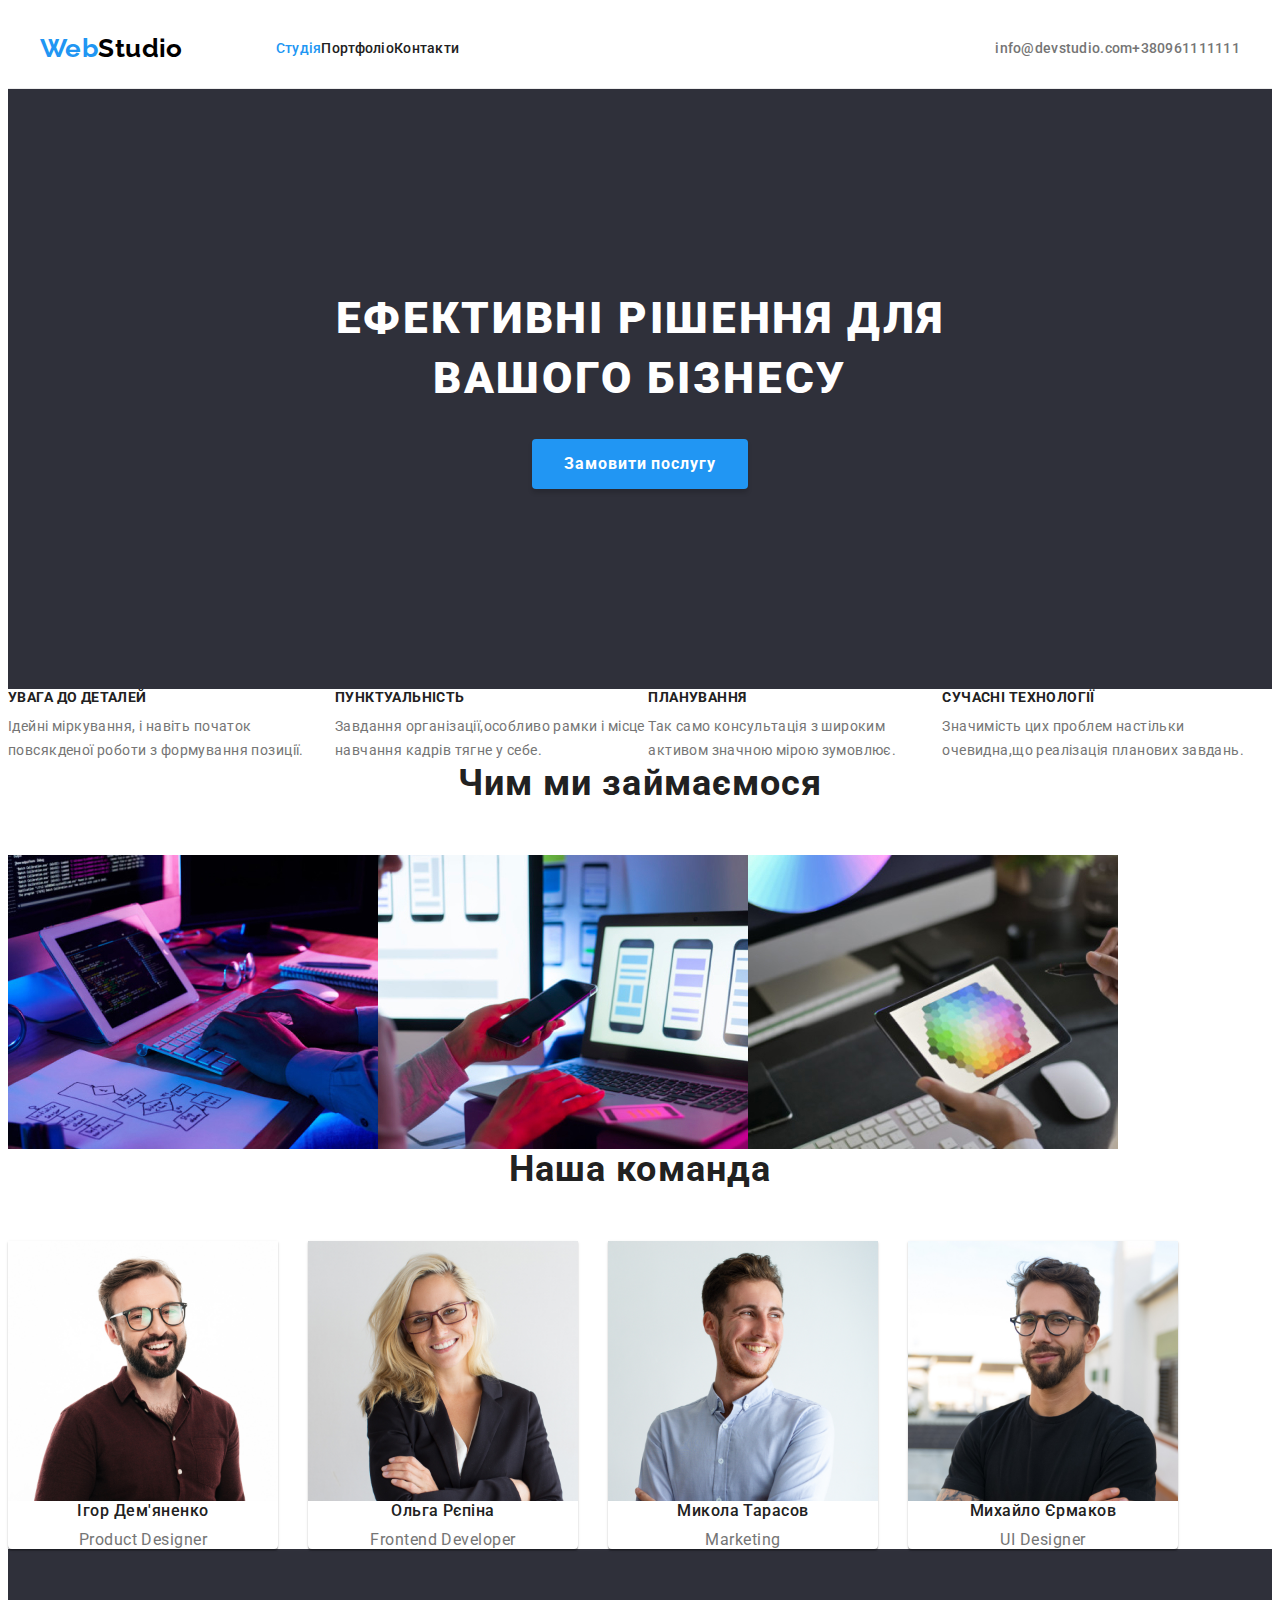
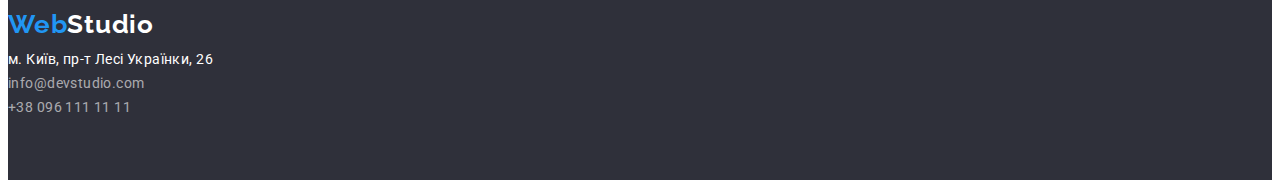
==== index.html @ 0a570572 "html.css" ====
<!DOCTYPE html>
<html lang="en">
  <head>
    <meta charset="UTF-8" />
    <meta http-equiv="X-UA-Compatible" content="IE=edge" />
    <meta name="viewport" content="width=device-width, initial-scale=1.0" />
    <title>WebStudio</title>
    <link rel="preconnect" href="https://fonts.googleapis.com" />
    <link rel="preconnect" href="https://fonts.gstatic.com" crossorigin />
    <link
      href="https://fonts.googleapis.com/css2?family=Raleway:wght@700&family=Roboto:wght@400;500;700;900&display=swap"
      rel="stylesheet" />
    <link rel="stylesheet" href="./css/styles.css" />
  </head>

  <body>
    <!--Header-->
    <header class="header-site">
      <div class="container mine-nav">
      <nav class="nav-header">
        <a class="logo link" lang="en" href="./index.html"
          ><span class="web">Web</span>Studio</a>
        <ul class="site-nav list">
          <li><a class="link current" href="./index.html">Студія</a></li>
          <li><a class="link" href="./portfolio.html">Портфоліо</a></li>
          <li><a class="link" href="">Контакти</a></li>
        </ul>
      </nav>
      <ul class="site-contacts list">
        <li>
          <a class="link" href="mailto:info@devstudio.com"
            >info@devstudio.com</a
          >
        </li>
        <li>
          <a class="link" href="tel:+380961111111"> +380961111111</a>
        </li>
      </ul>
    </header>
    <main>
       <!--Hiro-->
      <section class="hero">
        <div class="container">
        <h1 class="title-hero">Ефективні рішення для вашого бізнесу</h1>
        <button type="button" class="button-hero">Замовити послугу</button>
      </section>
      <section class="sektion-benefits">
        <h2 class="visually-hidden">Наші переваги</h2>
        <ul class="benefits-item list">
          <li>
            <h3 class="title-three">УВАГА ДО ДЕТАЛЕЙ</h3>
            <p class="text">
              Ідейні міркування, і навіть початок повсякденої роботи з
              формування позиції.
            </p>
          </li>
          <li>
            <h3 class="title-three">ПУНКТУАЛЬНІСТЬ</h3>
            <p class="text">
              Завдання організації,особливо рамки і місце навчання кадрів тягне
              у себе.
            </p>
          </li>
          <li>
            <h3 class="title-three">ПЛАНУВАННЯ</h3>
            <p class="text">
              Так само консультація з широким активом значною мірою зумовлює.
            </p>
          </li>
          <li>
            <h3 class="title-three">СУЧАСНІ ТЕХНОЛОГІЇ</h3>
            <p class="text">
              Значимість цих проблем настільки очевидна,що реалізація планових
              завдань.
            </p>
          </li>
        </ul>
      </section>
      <section class="section-images">
        <h2 class="section-title">Чим ми займаємося</h2>
        <ul class="ofers-item list">
          <li>
            <img src="./images/galery1.jpg" alt="Сomputer" width="370" />
          </li>
          <li><img src="./images/galery2.jpg" alt="Phone" width="370" /></li>
          <li>
            <img src="./images/galery3.jpg" alt="Tablet" width="370" />
          </li>
        </ul>
      </section>
      <section class="team">
        <h2 class="section-title">Наша команда</h2>
        <ul class="team-item list">
          <li class="team-card">
            <img src="./images/about1.jpg" alt="Ihor Demyanenko" width="270" />
            <h3 class="title-name">Ігор Дем'яненко</h3>
            <p lang="en" class="team-text">Product Designer</p>
          </li>
          <li class="team-card">
            <img src="./images/about2.jpg" alt="Olga Repina" width="270" />
            <h3 class="title-name">Ольга Рєпіна</h3>
            <p lang="en" class="team-text">Frontend Developer</p>
          </li>
          <li class="team-card">
            <img src="./images/about3.jpg" alt="Mykola Tarasov" width="270" />
            <h3 class="title-name">Микола Тарасов</h3>
            <p lang="en" class="team-text">Marketing</p>
          </li>
          <li class="team-card">
            <img src="./images/about4.jpg" alt="Михайло Єрмаков" width="270" />
            <h3 class="title-name">Михайло Єрмаков</h3>
            <p lang="en" class="team-text">UI Designer</p>
          </li>
        </ul>
      </section>
    </main>
    <!--FOOTER-->
    <footer class="footer-info">
      <a lang="en" href="./index.html" class="logo-footer link"
        ><span class="footer-logo">Web</span>Studio
      <address>
        <ul class="footer-contakt list">
          <li>
            <a
              class="footer-adr link"
              href="https://goo.gl/maps/CPtrU1FHBa2aNyZL9"
              target="_blank"
              rel="noopener noreferrer nofollow"
              >м. Київ, пр-т Лесі Українки, 26</a
            >
          </li>
          <li>
            <a
              class="footer-person link"
              href="mailto:info@devstudio.com"
              >info@devstudio.com</a
            >
          </li>
          <li>
            <a class="footer-person link" href="tel:+380961111111" 
              >+38 096 111 11 11</a
            >
   
                </li>
            </ul>
        </address>
    </footer>
</body>

</html>
          </li>
        </ul>
      </address>
    </footer>
  </body>
</html>
---- css/styles.css ----
.visually-hidden {
    position: absolute;
    width: 1px;
    height: 1px;
    margin: -1px;
    border: 0;
    padding: 0;

    white-space: nowrap;
    clip-path: inset(100%);
    clip: rect(0 0 0 0);
    overflow: hidden;
}

:root {
    /* color */
    --one-text-color: #212121;
    --second-text-color: #757575;
    --one-backgraund-color: #ffffff;
    --second-backgraund-color: #f5f4fa;
    --hero-bcg: #2f303a;
    --akcent-color: #2196f3;
    --second-akcent-color: #ffffff;
    --card-bcg: #eeeeee;
    --logo-color: #000000;
    /* font */
    --one-font-family: "Roboto", sans-serif;
    --logo-font-style: "Raleway", sans-serif;
    /* shadow */
    --card-shadow: 0px 1px 3px rgba(0, 0, 0, 0.12),
        0px 1px 1px rgba(0, 0, 0, 0.14),
        0px 2px 1px rgba(0, 0, 0, 0.2);
}

body {
    font-family: var(--one-font-family);
    color: var(--one-text-color);
    font-size: 14px;
    letter-spacing: 0.03em;
    background-color: var(--one-backgraund-color);
}

/* Утіліти */
.list {
    list-style: none;
    padding-left: 0;
    margin: 0;
}

.link {
    text-decoration: none;
}

h1,
h2,
h3,
h4,
h5,
h6,
p,
ul {
    margin: 0;
    padding-left: 0;
}

img {
    display: block;
    max-width: 100%;
    height: auto;
}

.container {
    width: 1200px;
    margin: 0 auto;
    padding: 0 15px;
}

.section {
    padding-top: 94px;
}

.padding {
    padding-bottom: 94px;
}

/* HEADER */
.header-site {
    border-bottom: 1px solid #ECECEC;
}

.nav-header {
    display: flex;
    align-items: center;
}

.container.mine-nav {
    display: flex;
    align-items: center;
}

.logo {
    align-items: center;

    font-family: var(--logo-font-style);
    font-weight: 700;
    font-size: 26px;
    line-height: 1.192;
    color: var(--logo-color);
}

.web {
    color: var(--akcent-color);
}

.site-nav {
    display: flex;
    padding-top: 32px;
    padding-bottom: 32px;
    margin-left: 93px;
}

.site-contacts {
    display: flex;
    margin-left: auto;
}

.site-nav .link {
    font-weight: 500;
    font-size: 14px;
    line-height: 1.142;
    letter-spacing: 0.02em;
    color: var(--one-text-color);
}

.site-nav .link:hover,
.site-nav .link:focus {
    color: var(--akcent-color);
}

.site-nav>.item:not(:last-child) {
    margin-right: 50px;
}

.site-contacts>.item:not(:last-child) {
    margin-right: 50px;
}

a.link.current {
    color: var(--akcent-color);
}

.site-contacts .link {
    font-weight: 500;
    font-size: 14px;
    line-height: 1.142;
    letter-spacing: 0.02em;
    color: var(--second-text-color);
}

.site-contacts .link:hover,
.site-contacts .link:focus {
    color: var(--akcent-color);
}

/* Hero  */
.hero {

    background-color: var(--hero-bcg);
    text-align: center;
    padding-top: 200px;
    padding-bottom: 200px;
}

.title-hero {
    width: 696px;
    margin: 0 auto;
    margin-bottom: 30px;
    font-weight: 900;
    font-size: 44px;
    line-height: 1.363;
    letter-spacing: 0.06em;
    text-transform: uppercase;
    color: var(--second-akcent-color);
}

.button-hero {
    margin-bottom: 0;
    text-align: center;
    min-width: 216px;
    padding: 10px 32px;
    border-radius: 4px;
    font-family: inherit;
    font-weight: 700;
    font-size: 16px;
    line-height: 1.875;
    letter-spacing: 0.06em;
    color: var(--second-akcent-color);
    background-color: var(--akcent-color);
    cursor: pointer;
    border: none;
    box-shadow: 0px 4px 4px rgba(0, 0, 0, 0.15);
}

.benefits-item {
    display: flex;
}

.benefits-item .item+.item {
    margin-left: 30px;
}

.title-three {
    margin-bottom: 10px;
    font-weight: 700;
    font-size: 14px;
    line-height: 1.142;
    text-transform: uppercase;
}

.text {
    line-height: 1.714;
    color: var(--second-text-color);
}

.ofers-item {
    display: flex;
}

.ofers-item>.item:not(:last-child) {
    margin-right: 30px;
}

.section-title {
    margin-bottom: 50px;
    font-weight: 700;
    font-size: 36px;
    line-height: 1.166;
    text-align: center;
    letter-spacing: 0.03em;
}

.section.team {
    background: var(--second-backgraund-color);
    padding-top: 94px;
}

.team-card {
    background-color: var(--second-akcent-color);
    box-shadow: var(--card-shadow);
    border-radius: 0px 0px 4px 4px;
}

.team-item {
    display: flex;
}

.team-item>.team-card:not(:last-child) {
    margin-right: 30px;
}

.team-content {
    padding-top: 30px;
    padding-bottom: 30px;
}

.title-name {
    margin-bottom: 10px;
    font-size: 16px;
    font-weight: 500;
    line-height: 1.187;
    text-align: center;
    letter-spacing: 0.03em;
}

.team-text {
    font-size: 16px;
    line-height: 1.187;
    text-align: center;
    letter-spacing: 0.03em;
    color: var(--second-text-color);
}

.footer-info {
    background-color: var(--hero-bcg);
    padding-top: 60px;
    padding-bottom: 60px;
}

.footer-contakt {
    display: block;
}

.footer-contakt>.item:not(:last-child) {
    margin-bottom: 9px;
}

.logo-footer {
    font-family: var(--logo-font-style);
    font-weight: 700;
    font-size: 26px;
    line-height: 1.192;
    letter-spacing: 0.03em;
    color: var(--second-akcent-color);
}

.footer-logo {
    color: var(--akcent-color);
}

.add-full {
    margin-top: 20px;
}

.footer-adr {
    font-style: normal;
    font-size: 14px;
    line-height: 1.714;
    letter-spacing: 0.03em;
    color: #ffffff;
}

.footer-adr:hover,
.footer-adr:focus {
    color: var(--akcent-color);
}

.footer-person {
    font-style: normal;
    font-size: 14px;
    line-height: 1.714;
    letter-spacing: 0.03em;
    color: rgba(255, 255, 255, 0.6);
}

.footer-person:hover,
.footer-person:focus {
    color: var(--akcent-color);
}

/* Сторінка 2 */
.button-card {
    text-align: center;
    display: inline-block;
    padding: 6px 22px;

    font-family: var(--one-font-family);
    font-weight: 500;
    font-size: 16px;
    line-height: 1.625;
    letter-spacing: 0.03em;
    color: var(--one-text-color);
    background-color: var(--second-backgraund-color);
    cursor: pointer;
    border-radius: 4px;
    border: none;
}

.button-card:hover,
.button-card:focus {
    color: var(--second-akcent-color);
    background-color: var(--akcent-color);
}

.button {
    display: flex;
    justify-content: center;
    margin-bottom: 50px;
}

.button>.item:not(:last-child) {
    margin-right: 8px;
}

.boxes {
    display: flex;
    flex-wrap: wrap;
    padding: 0;
    margin: 0;

    margin-left: -30px;
    margin-top: -30px;
}

.boxes>.boxes-top {
    flex-basis: calc(100% / 3 - 30px);
    margin-left: 30px;
    margin-top: 30px;
}

.boxes-title {
    margin-bottom: 0;
    font-weight: 700;
    font-size: 18px;
    line-height: 2;
    letter-spacing: 0.06em;
    color: var(--one-text-color);
}

.boxes-text {
    margin-bottom: 0;
    margin-top: 4px;
    font-size: 16px;
    line-height: 1.875;
    color: var(--second-text-color);
}

.card-content {
    padding: 20px 24px;
    border: 1px solid #EEEEEE;
}
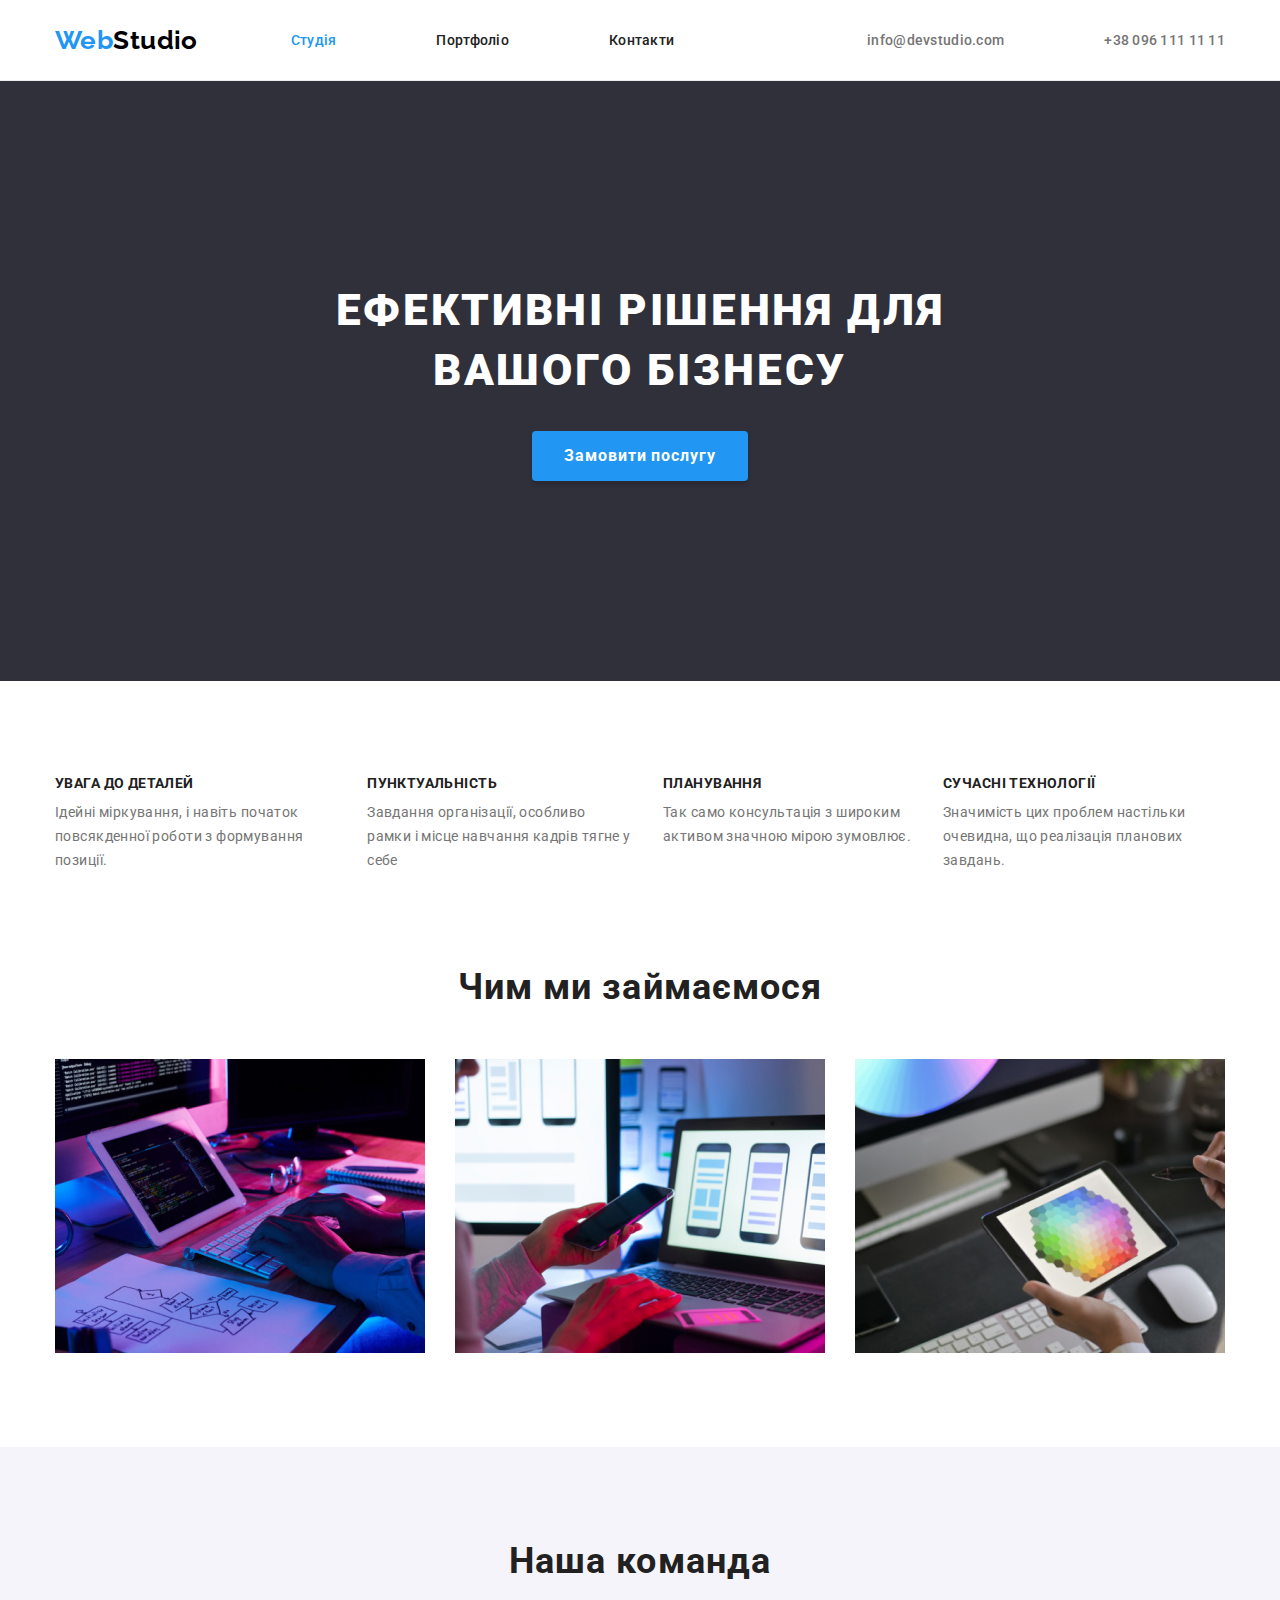
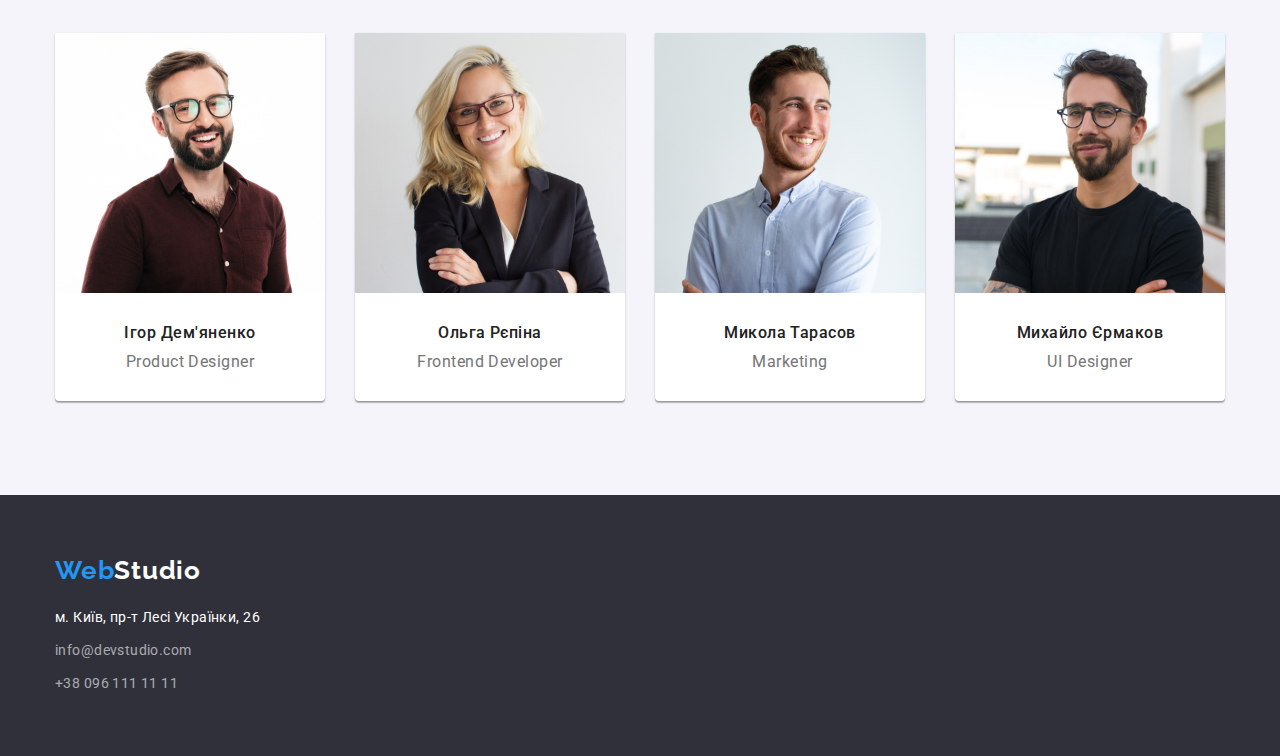
==== commit 7c2d8544: "html.css" ====
--- a/index.html
+++ b/index.html
@@ -1,156 +1,211 @@
 <!DOCTYPE html>
-<html lang="en">
+<html lang="uk">
   <head>
     <meta charset="UTF-8" />
     <meta http-equiv="X-UA-Compatible" content="IE=edge" />
     <meta name="viewport" content="width=device-width, initial-scale=1.0" />
-    <title>WebStudio</title>
+    <title>Document</title>
     <link rel="preconnect" href="https://fonts.googleapis.com" />
     <link rel="preconnect" href="https://fonts.gstatic.com" crossorigin />
     <link
       href="https://fonts.googleapis.com/css2?family=Raleway:wght@700&family=Roboto:wght@400;500;700;900&display=swap"
       rel="stylesheet" />
+    <link
+      rel="stylesheet"
+      href="https://cdnjs.cloudflare.com/ajax/libs/modern-normalize/1.0.0/modern-normalize.min.css" />
     <link rel="stylesheet" href="./css/styles.css" />
   </head>
-
   <body>
     <!--Header-->
     <header class="header-site">
       <div class="container mine-nav">
-      <nav class="nav-header">
-        <a class="logo link" lang="en" href="./index.html"
-          ><span class="web">Web</span>Studio</a>
-        <ul class="site-nav list">
-          <li><a class="link current" href="./index.html">Студія</a></li>
-          <li><a class="link" href="./portfolio.html">Портфоліо</a></li>
-          <li><a class="link" href="">Контакти</a></li>
-        </ul>
-      </nav>
-      <ul class="site-contacts list">
-        <li>
-          <a class="link" href="mailto:info@devstudio.com"
-            >info@devstudio.com</a
+        <nav class="nav-header">
+          <a class="logo link" lang="en" href="./index.html"
+            ><span class="web">Web</span>Studio</a
           >
-        </li>
-        <li>
-          <a class="link" href="tel:+380961111111"> +380961111111</a>
-        </li>
-      </ul>
-    </header>
-    <main>
-       <!--Hiro-->
-      <section class="hero">
-        <div class="container">
-        <h1 class="title-hero">Ефективні рішення для вашого бізнесу</h1>
-        <button type="button" class="button-hero">Замовити послугу</button>
-      </section>
-      <section class="sektion-benefits">
-        <h2 class="visually-hidden">Наші переваги</h2>
-        <ul class="benefits-item list">
-          <li>
-            <h3 class="title-three">УВАГА ДО ДЕТАЛЕЙ</h3>
-            <p class="text">
-              Ідейні міркування, і навіть початок повсякденої роботи з
-              формування позиції.
-            </p>
-          </li>
-          <li>
-            <h3 class="title-three">ПУНКТУАЛЬНІСТЬ</h3>
-            <p class="text">
-              Завдання організації,особливо рамки і місце навчання кадрів тягне
-              у себе.
-            </p>
-          </li>
-          <li>
-            <h3 class="title-three">ПЛАНУВАННЯ</h3>
-            <p class="text">
-              Так само консультація з широким активом значною мірою зумовлює.
-            </p>
-          </li>
-          <li>
-            <h3 class="title-three">СУЧАСНІ ТЕХНОЛОГІЇ</h3>
-            <p class="text">
-              Значимість цих проблем настільки очевидна,що реалізація планових
-              завдань.
-            </p>
-          </li>
-        </ul>
-      </section>
-      <section class="section-images">
-        <h2 class="section-title">Чим ми займаємося</h2>
-        <ul class="ofers-item list">
-          <li>
-            <img src="./images/galery1.jpg" alt="Сomputer" width="370" />
-          </li>
-          <li><img src="./images/galery2.jpg" alt="Phone" width="370" /></li>
-          <li>
-            <img src="./images/galery3.jpg" alt="Tablet" width="370" />
-          </li>
-        </ul>
-      </section>
-      <section class="team">
-        <h2 class="section-title">Наша команда</h2>
-        <ul class="team-item list">
-          <li class="team-card">
-            <img src="./images/about1.jpg" alt="Ihor Demyanenko" width="270" />
-            <h3 class="title-name">Ігор Дем'яненко</h3>
-            <p lang="en" class="team-text">Product Designer</p>
-          </li>
-          <li class="team-card">
-            <img src="./images/about2.jpg" alt="Olga Repina" width="270" />
-            <h3 class="title-name">Ольга Рєпіна</h3>
-            <p lang="en" class="team-text">Frontend Developer</p>
-          </li>
-          <li class="team-card">
-            <img src="./images/about3.jpg" alt="Mykola Tarasov" width="270" />
-            <h3 class="title-name">Микола Тарасов</h3>
-            <p lang="en" class="team-text">Marketing</p>
-          </li>
-          <li class="team-card">
-            <img src="./images/about4.jpg" alt="Михайло Єрмаков" width="270" />
-            <h3 class="title-name">Михайло Єрмаков</h3>
-            <p lang="en" class="team-text">UI Designer</p>
-          </li>
-        </ul>
-      </section>
-    </main>
-    <!--FOOTER-->
-    <footer class="footer-info">
-      <a lang="en" href="./index.html" class="logo-footer link"
-        ><span class="footer-logo">Web</span>Studio
-      <address>
-        <ul class="footer-contakt list">
-          <li>
-            <a
-              class="footer-adr link"
-              href="https://goo.gl/maps/CPtrU1FHBa2aNyZL9"
-              target="_blank"
-              rel="noopener noreferrer nofollow"
-              >м. Київ, пр-т Лесі Українки, 26</a
-            >
-          </li>
-          <li>
-            <a
-              class="footer-person link"
-              href="mailto:info@devstudio.com"
+          <ul class="site-nav list">
+            <li class="item">
+              <a class="link current" href="./index.html">Студія</a>
+            </li>
+            <li class="item">
+              <a class="link" href="./portfolio.html">Портфоліо</a>
+            </li>
+            <li class="item">
+              <a class="link" href="./index.html">Контакти</a>
+            </li>
+          </ul>
+        </nav>
+        <ul class="site-contacts list">
+          <li class="item">
+            <a class="link" href="mailto:info@devstudio.com"
               >info@devstudio.com</a
             >
           </li>
-          <li>
-            <a class="footer-person link" href="tel:+380961111111" 
-              >+38 096 111 11 11</a
-            >
-   
-                </li>
-            </ul>
-        </address>
-    </footer>
-</body>
-
-</html>
+          <li class="item">
+            <a class="link" href="tel:+380961111111">+38 096 111 11 11</a>
           </li>
         </ul>
-      </address>
+      </div>
+    </header>
+    <!-- MAIN -->
+    <main>
+      <!--Hiro-->
+      <section class="hero">
+        <div class="container">
+          <h1 class="title-hero">Ефективні рішення для вашого бізнесу</h1>
+          <button type="button" class="button-hero">Замовити послугу</button>
+        </div>
+      </section>
+      <!--Section 2-->
+      <section class="section benefits">
+        <div class="container">
+          <h2 class="visually-hidden">Наші переваги</h2>
+          <ul class="benefits-item list">
+            <li class="item">
+              <h3 class="title-three">УВАГА ДО ДЕТАЛЕЙ</h3>
+              <p class="text">
+                Ідейні міркування, і навіть початок повсякденної роботи з
+                формування позиції.
+              </p>
+            </li>
+            <li class="item">
+              <h3 class="title-three">ПУНКТУАЛЬНІСТЬ</h3>
+              <p class="text">
+                Завдання організації, особливо рамки і місце навчання кадрів
+                тягне у себе
+              </p>
+            </li>
+            <li class="item">
+              <h3 class="title-three">ПЛАНУВАННЯ</h3>
+              <p class="text">
+                Так само консультація з широким активом значною мірою зумовлює.
+              </p>
+            </li>
+            <li class="item">
+              <h3 class="title-three">СУЧАСНІ ТЕХНОЛОГІЇ</h3>
+              <p class="text">
+                Значимість цих проблем настільки очевидна, що реалізація
+                планових завдань.
+              </p>
+            </li>
+          </ul>
+        </div>
+      </section>
+      <!--Section 3-->
+      <section class="section images padding">
+        <div class="container">
+          <h2 class="section-title">Чим ми займаємося</h2>
+          <ul class="ofers-item list">
+            <li class="item">
+              <img src="./images/galery1.jpg" alt="Computer" width="370" />
+            </li>
+            <li class="item">
+              <img src="./images/galery2.jpg" alt="Phone" width="370" />
+            </li>
+            <li class="item">
+              <img src="./images/galery3.jpg" alt="Tablet" width="370" />
+            </li>
+          </ul>
+        </div>
+      </section>
+      <!--Section 4-->
+      <section class="section team padding">
+        <div class="container">
+          <h2 class="section-title">Наша команда</h2>
+          <ul class="team-item list">
+            <li class="team-card">
+              <div class="team-thumb">
+                <img
+                  src="./images/about1.jpg"
+                  alt="Ігор Дем'яненко"
+                  width="270" />
+              </div>
+
+              <div class="team-content">
+                <h3 class="title-name">Ігор Дем'яненко</h3>
+                <p lang="en" class="team-text">Product Designer</p>
+              </div>
+            </li>
+
+            <li class="team-card">
+              <div class="team-thumb">
+                <img src="./images/about2.jpg" alt="Ольга Рєпіна" width="270" />
+              </div>
+
+              <div class="team-content">
+                <h3 class="title-name">Ольга Рєпіна</h3>
+                <p lang="en" class="team-text">Frontend Developer</p>
+              </div>
+            </li>
+
+            <li class="team-card">
+              <div class="team-thumb">
+                <img
+                  src="./images/about3.jpg"
+                  alt="Микола Тарасов"
+                  width="270" />
+              </div>
+
+              <div class="team-content">
+                <h3 class="title-name">Микола Тарасов</h3>
+                <p lang="en" class="team-text">Marketing</p>
+              </div>
+            </li>
+
+            <li class="team-card">
+              <div class="team-thumb">
+                <img
+                  src="./images/about4.jpg"
+                  alt="Михайло Єрмаков"
+                  width="270" />
+              </div>
+
+              <div class="team-content">
+                <h3 class="title-name">Михайло Єрмаков</h3>
+                <p lang="en" class="team-text">UI Designer</p>
+              </div>
+            </li>
+          </ul>
+        </div>
+      </section>
+    </main>
+    <!-- FOOTER -->
+    <footer class="footer-info">
+      <div class="container">
+        <a lang="en" href="./index.html" class="logo-footer link"
+          ><span class="footer-logo">Web</span>Studio</a
+        >
+        <address class="add-full">
+          <ul class="footer-contakt list">
+            <li class="item">
+              <a
+                class="footer-adr link"
+                href="https://goo.gl/maps/CPtrU1FHBa2aNyZL9"
+                target="_blank"
+                rel="noopener noreferrer nofollow"
+                class="link"
+                >м. Київ, пр-т Лесі Українки, 26</a
+              >
+            </li>
+            <li class="item">
+              <a
+                class="footer-person link"
+                href="mailto:info@devstudio.com"
+                class="link"
+                >info@devstudio.com</a
+              >
+            </li>
+            <li class="item">
+              <a
+                class="footer-person link"
+                href="tel:+380961111111"
+                class="link"
+                >+38 096 111 11 11</a
+              >
+            </li>
+          </ul>
+        </address>
+      </div>
     </footer>
   </body>
 </html>
--- a/css/styles.css
+++ b/css/styles.css
@@ -1,4 +1,3 @@
-
 .visually-hidden {
     position: absolute;
     width: 1px;
@@ -118,11 +117,13 @@
     padding-top: 32px;
     padding-bottom: 32px;
     margin-left: 93px;
+    gap: 50px;
 }
 
 .site-contacts {
     display: flex;
     margin-left: auto;
+    gap: 50px;
 }
 
 .site-nav .link {
@@ -204,6 +205,7 @@
 
 .benefits-item {
     display: flex;
+    padding: 94px. 0;
 }
 
 .benefits-item .item+.item {
